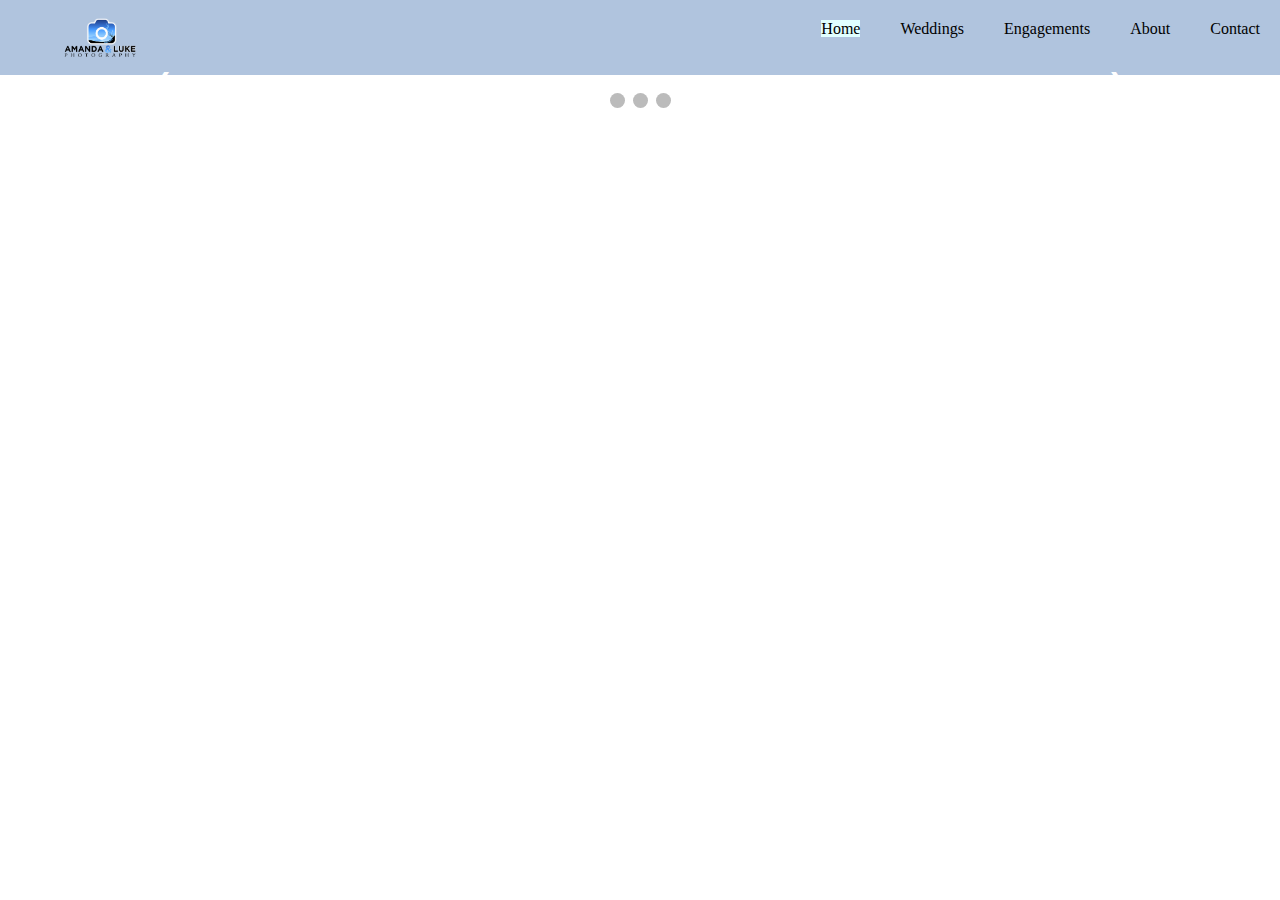
==== index.html @ ecbfc70a "Basic setup of linking pages and image slider set up" ====
<!DOCTYPE html>
<html>
<head>
<title>Amanda & Luke Photography</title>
<meta charset="UTF-8">
<meta name="viewport" content="width=device-width, initial-scale=1">
<link rel="stylesheet" href="css/styles.css">
<script src="app.js"></script>
</head>
<body>
    <header class="nav">
        <img class="logo" src="images/home/Logo.png">
        <nav class="navbar">
            <ul class="topnav">
                <li><a href="html/contact.html">Contact</a></li>
                <li><a href="html/about.html">About</a></li>
                <li><a href="html/engagements.html">Engagements</a></li>
                <li><a href="html/weddings.html">Weddings</a></li>
                <li><a class="active" href="index.html">Home</a></li>
            </ul>
        </nav>
    </header>
    </div>
    <div class="slideshow-container">
        <div class="mySlides fade">
            <div class="numbertext">1/3</div>
            <img src="">
        </div>
        <div class="mySlides fade">
            <div class="numbertext">2/3</div>
            <img src="">
        </div>
        <div class="mySlides fade">
            <div class="numbertext">3/3</div>
            <img src="">
        </div>
        <a class="prev" onclick="plusSliders(-1)">&#10094;</a>
        <a class="next" onclick="plusSliders(1)">&#10095;</a>
    </div>
    <br>
    <div class="dots">
        <span class="dot" onclick="currentSlide(1)"></span>
        <span class="dot" onclick="currentSlide(2)"></span>
        <span class="dot" onclick="currentSlide(3)"></span>
    </div>
</body>
</html>
---- css/styles.css ----
* {
    margin:0;
    padding:0;
}
/* Nav bar */
img.logo {
  height: 80px;
  margin-left: 40px;
}

.logo {
  float: left;
  color: #f2f2f2;
  text-align: center;
  padding: 14px 16px;
  text-decoration: none;
  font-size: 17px;
}

header {
  display: float;
  margin: 0;
  padding: 0;
  overflow: hidden;
  background-color: lightsteelblue;
  height: 75px;
}

header li {
  margin: 20px;
}

header li a {
  color: black;
  text-decoration: none;
}

ul.topnav li {
  display: inline;
  float: right;
}

ul.topnav li a:hover:not(.active) {
  background-color:lightblue;
}

ul.topnav li a.active {
  background-color: lightcyan;
}
ul.topnav li.right {
  float: right;
}
@media screen and (max-width: 600px) {
  ul.topnav li.right, 
  ul.topnav li {float: none;}
}

* {box-sizing:border-box}

/* Slideshow container */
.slideshow-container {
  max-width: 1000px;
  position: relative;
  margin: auto;
}

/* Hide the images by default */
.mySlides {
  display: none;
}

/* Next & previous buttons */
.prev, .next {
  cursor: pointer;
  position: absolute;
  top: 50%;
  width: auto;
  margin-top: -22px;
  padding: 16px;
  color: white;
  font-weight: bold;
  font-size: 18px;
  transition: 0.6s ease;
  border-radius: 0 3px 3px 0;
  user-select: none;
}

/* Position the "next button" to the right */
.next {
  right: 0;
  border-radius: 3px 0 0 3px;
}

/* On hover, add a black background color with a little bit see-through */
.prev:hover, .next:hover {
  background-color: rgba(0,0,0,0.8);
}

/* Caption text */
.text {
  color: #f2f2f2;
  font-size: 15px;
  padding: 8px 12px;
  position: absolute;
  bottom: 8px;
  width: 100%;
  text-align: center;
}

/* Number text (1/3 etc) */
.numbertext {
  color: #f2f2f2;
  font-size: 12px;
  padding: 8px 12px;
  position: absolute;
  top: 0;
  width: 100%;
}

/* The dots/bullets/indicators */
.dots {
  text-align: center;
}

.dot {
  cursor: pointer;
  height: 15px;
  width: 15px;
  margin: 0 2px;
  background-color: #bbb;
  border-radius: 50%;
  display: inline-block;
  transition: background-color 0.6s ease;
}

.active, .dot:hover {
  background-color: #717171;
}

/* Fading animation */
.fade {
  animation-name: fade;
  animation-duration: 1.5s;
}

@keyframes fade {
  from {opacity: .4}
  to {opacity: 1}
}
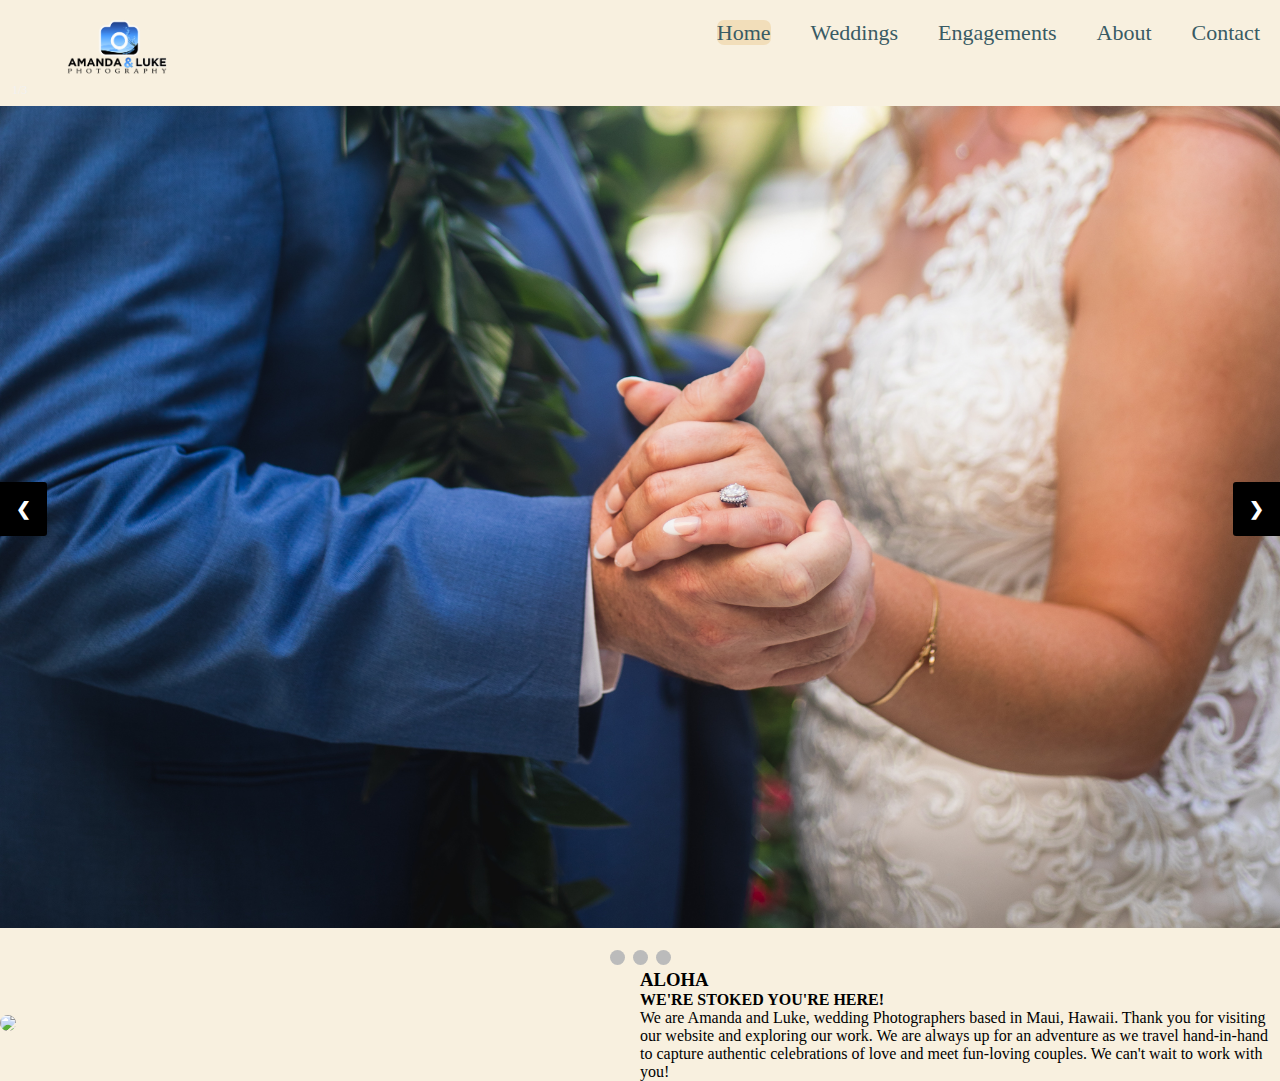
==== commit eba648c4: "added images to slider and made functional/ started welcome section" ====
--- a/index.html
+++ b/index.html
@@ -22,20 +22,20 @@
     </header>
     </div>
     <div class="slideshow-container">
-        <div class="mySlides fade">
+        <div class="mySlides fade" style="display: block;">
             <div class="numbertext">1/3</div>
-            <img src="">
+            <img src="images/home/img1.jpg" style="width: 100%;" alt="">
         </div>
-        <div class="mySlides fade">
+        <div class="mySlides fade" style="display: none;">
             <div class="numbertext">2/3</div>
-            <img src="">
+            <img src="images/home/img2.JPG" style="width: 100%" alt="">
         </div>
-        <div class="mySlides fade">
+        <div class="mySlides fade" style="display: none;">
             <div class="numbertext">3/3</div>
-            <img src="">
+            <img src="images/home/img3.JPG" style="width: 100%" alt="">
         </div>
-        <a class="prev" onclick="plusSliders(-1)">&#10094;</a>
-        <a class="next" onclick="plusSliders(1)">&#10095;</a>
+        <a class="prev" onclick="plusSlides(-1)">&#10094;</a>
+        <a class="next" onclick="plusSlides(1)">&#10095;</a>
     </div>
     <br>
     <div class="dots">
@@ -43,5 +43,19 @@
         <span class="dot" onclick="currentSlide(2)"></span>
         <span class="dot" onclick="currentSlide(3)"></span>
     </div>
+    <div class="welcome">
+        <div class="welcome-child">
+            <img src="images/home/anniversary.JPG" style="height: 600px;border-radius: 50%;">
+        </div>
+        <div class="welcome-child wtext">
+            <div>
+                <h3>ALOHA</h3>
+                <h4>WE'RE STOKED YOU'RE HERE!</h4>
+            </div>
+            <div>
+            <p>We are Amanda and Luke, wedding Photographers based in Maui, Hawaii. Thank you for visiting our website and exploring our work. We are always up for an adventure as we travel hand-in-hand to capture authentic celebrations of love and meet fun-loving couples. We can't wait to work with you!</p>
+            </div>
+        </div>
+    </div>
 </body>
 </html>--- a/css/styles.css
+++ b/css/styles.css
@@ -1,10 +1,11 @@
 * {
     margin:0;
     padding:0;
+    background-color: #F8F0DF;
 }
 /* Nav bar */
 img.logo {
-  height: 80px;
+  height: 100px;
   margin-left: 40px;
 }
 
@@ -22,16 +23,17 @@
   margin: 0;
   padding: 0;
   overflow: hidden;
-  background-color: lightsteelblue;
+  background-color: #F8F0DF;
   height: 75px;
 }
 
 header li {
   margin: 20px;
+  font-size: 22px;
 }
 
 header li a {
-  color: black;
+  color: #395B64;
   text-decoration: none;
 }
 
@@ -41,11 +43,13 @@
 }
 
 ul.topnav li a:hover:not(.active) {
-  background-color:lightblue;
+  background-color:#F2DEBA;
+  border-radius: 7px;
 }
-
+s
 ul.topnav li a.active {
-  background-color: lightcyan;
+  background-color: #F2DEBA;
+  border-radius: 7px;
 }
 ul.topnav li.right {
   float: right;
@@ -59,7 +63,9 @@
 
 /* Slideshow container */
 .slideshow-container {
-  max-width: 1000px;
+  max-width: 100%;
+  min-width: 250px;
+  height: auto;
   position: relative;
   margin: auto;
 }
@@ -78,6 +84,7 @@
   margin-top: -22px;
   padding: 16px;
   color: white;
+  background-color: black;
   font-weight: bold;
   font-size: 18px;
   transition: 0.6s ease;
@@ -134,7 +141,8 @@
 }
 
 .active, .dot:hover {
-  background-color: #717171;
+  background-color: #F2DEBA;
+  border-radius: 7px;
 }
 
 /* Fading animation */
@@ -146,4 +154,16 @@
 @keyframes fade {
   from {opacity: .4}
   to {opacity: 1}
-}+}
+
+/* Welcome section*/
+
+.welcome {
+  display: flex;
+}
+
+.welcome-child {
+  flex: 1;
+  align-items: center;
+  align-content: center;
+}
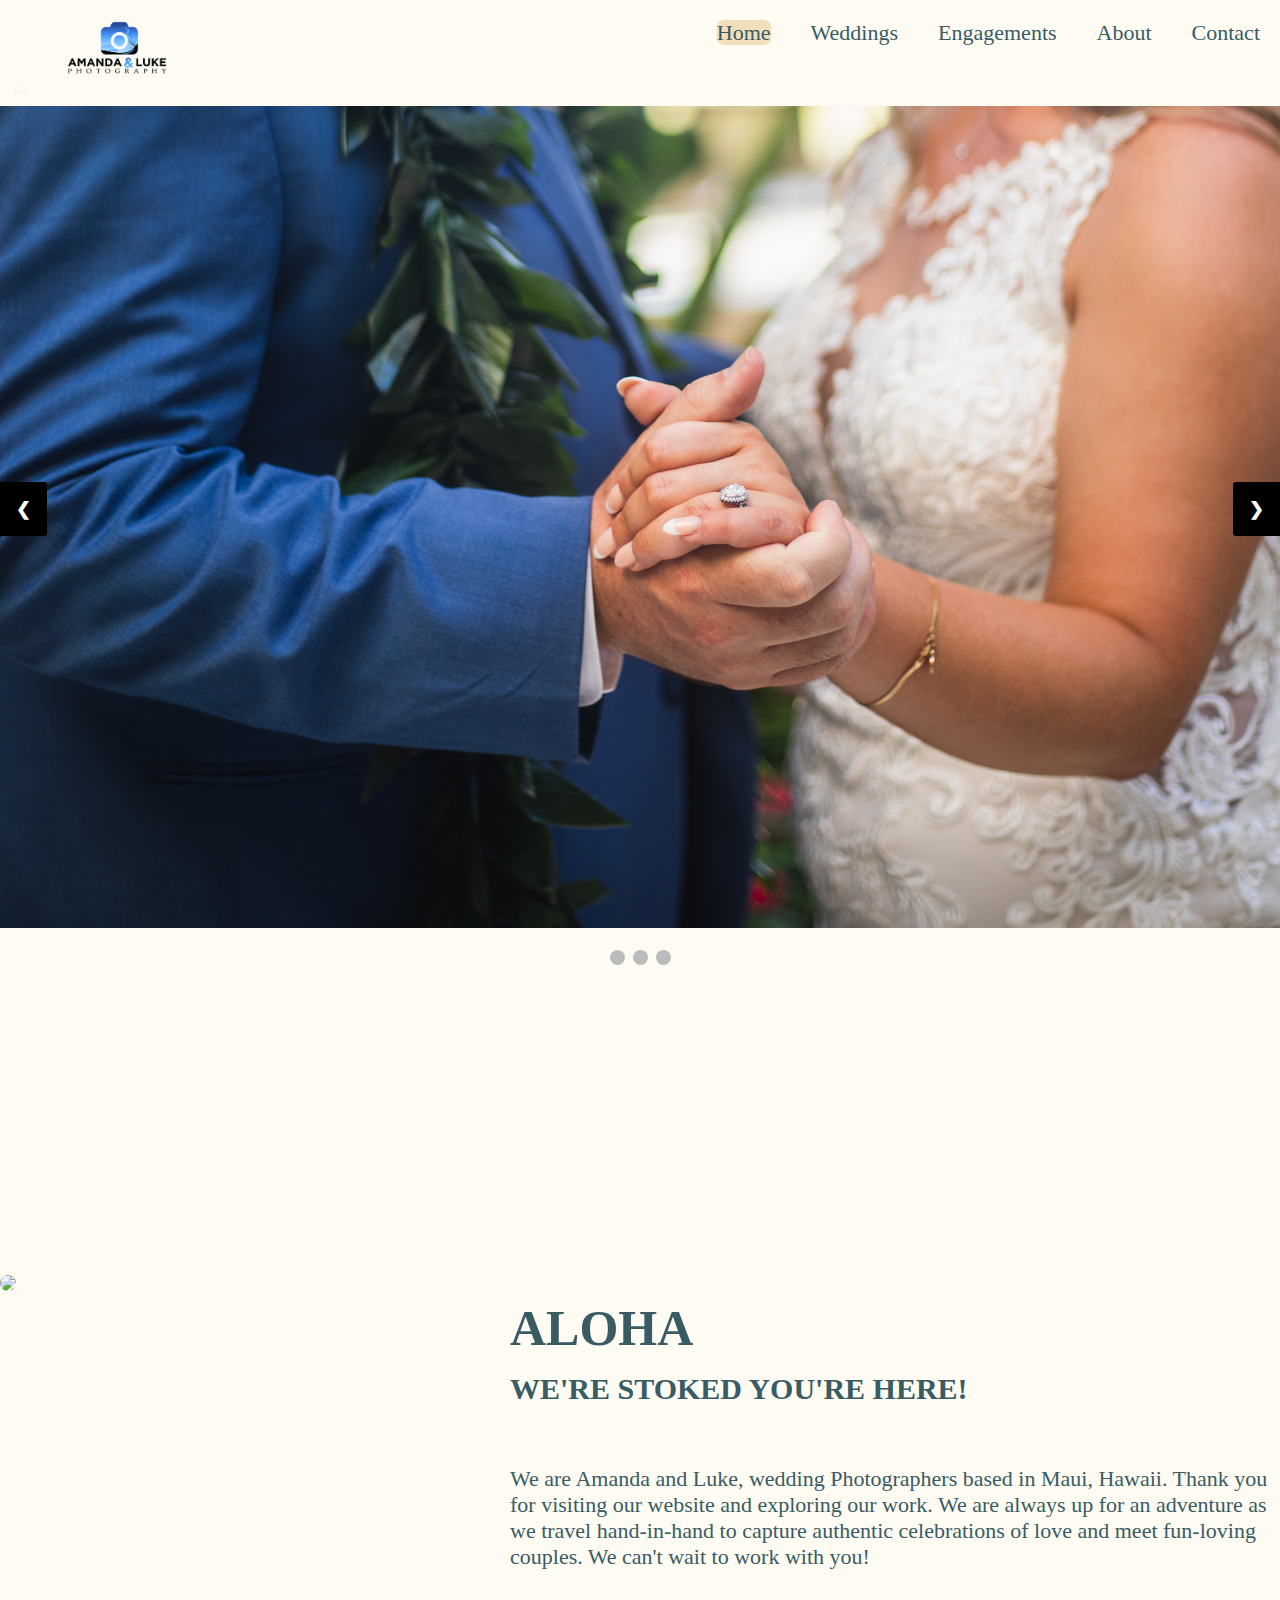
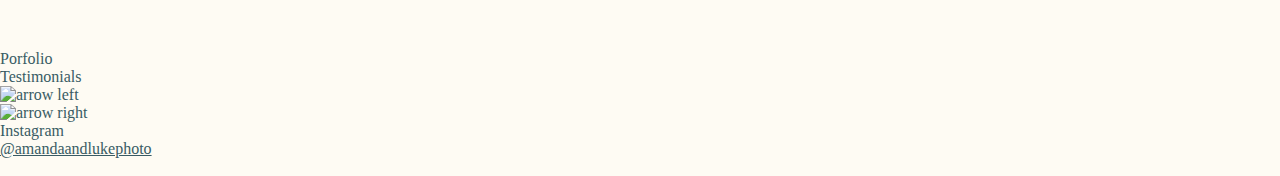
==== commit c3ab324b: "added homepage structure and edits to welocme section" ====
--- a/index.html
+++ b/index.html
@@ -48,14 +48,35 @@
             <img src="images/home/anniversary.JPG" style="height: 600px;border-radius: 50%;">
         </div>
         <div class="welcome-child wtext">
-            <div>
+            <div class="aloha">
                 <h3>ALOHA</h3>
                 <h4>WE'RE STOKED YOU'RE HERE!</h4>
             </div>
-            <div>
+            <div class="hello">
             <p>We are Amanda and Luke, wedding Photographers based in Maui, Hawaii. Thank you for visiting our website and exploring our work. We are always up for an adventure as we travel hand-in-hand to capture authentic celebrations of love and meet fun-loving couples. We can't wait to work with you!</p>
             </div>
         </div>
     </div>
+    <div>
+        <p class="tops">Porfolio</p>
+        <div>
+        </div>
+    </div>
+    <div>
+        <p class="tops">Testimonials</p>
+        <img src="" alt="arrow left">
+        <p></p>
+        <img src="" alt="arrow right">
+    </div>
+    <div>
+        <p class="tops">Instagram</p>
+        <a class="insta" href="https://www.instagram.com/amandalukephoto/">@amandaandlukephoto</a>
+        <div>
+            <img src="" alt="">
+            <img src="" alt="">
+            <img src="" alt="">
+            <img src="" alt="">
+        </div>
+    </div>
 </body>
 </html>--- a/css/styles.css
+++ b/css/styles.css
@@ -1,7 +1,8 @@
 * {
     margin:0;
     padding:0;
-    background-color: #F8F0DF;
+    background-color: #FEFBF3;
+    color: #395B64;
 }
 /* Nav bar */
 img.logo {
@@ -11,7 +12,6 @@
 
 .logo {
   float: left;
-  color: #f2f2f2;
   text-align: center;
   padding: 14px 16px;
   text-decoration: none;
@@ -23,7 +23,7 @@
   margin: 0;
   padding: 0;
   overflow: hidden;
-  background-color: #F8F0DF;
+  background-color: #FEFBF3;
   height: 75px;
 }
 
@@ -43,7 +43,7 @@
 }
 
 ul.topnav li a:hover:not(.active) {
-  background-color:#F2DEBA;
+  background-color:#F2DEBA;;
   border-radius: 7px;
 }
 s
@@ -160,6 +160,10 @@
 
 .welcome {
   display: flex;
+  flex-direction: row;
+  margin-top: 30px;
+  padding-bottom: 40px;
+  margin-bottom: 40px;
 }
 
 .welcome-child {
@@ -167,3 +171,22 @@
   align-items: center;
   align-content: center;
 }
+
+.aloha {
+  display: block;
+  margin-top: 10em;
+  margin-bottom: 2em;
+  font-size: 30px;
+  align-items: center;
+  color: #395B64;
+}
+
+h3 {
+  font-size: 50px;
+  margin-bottom: 15px;
+}
+
+.hello {
+  width: 35em;
+  font-size: 22px;
+}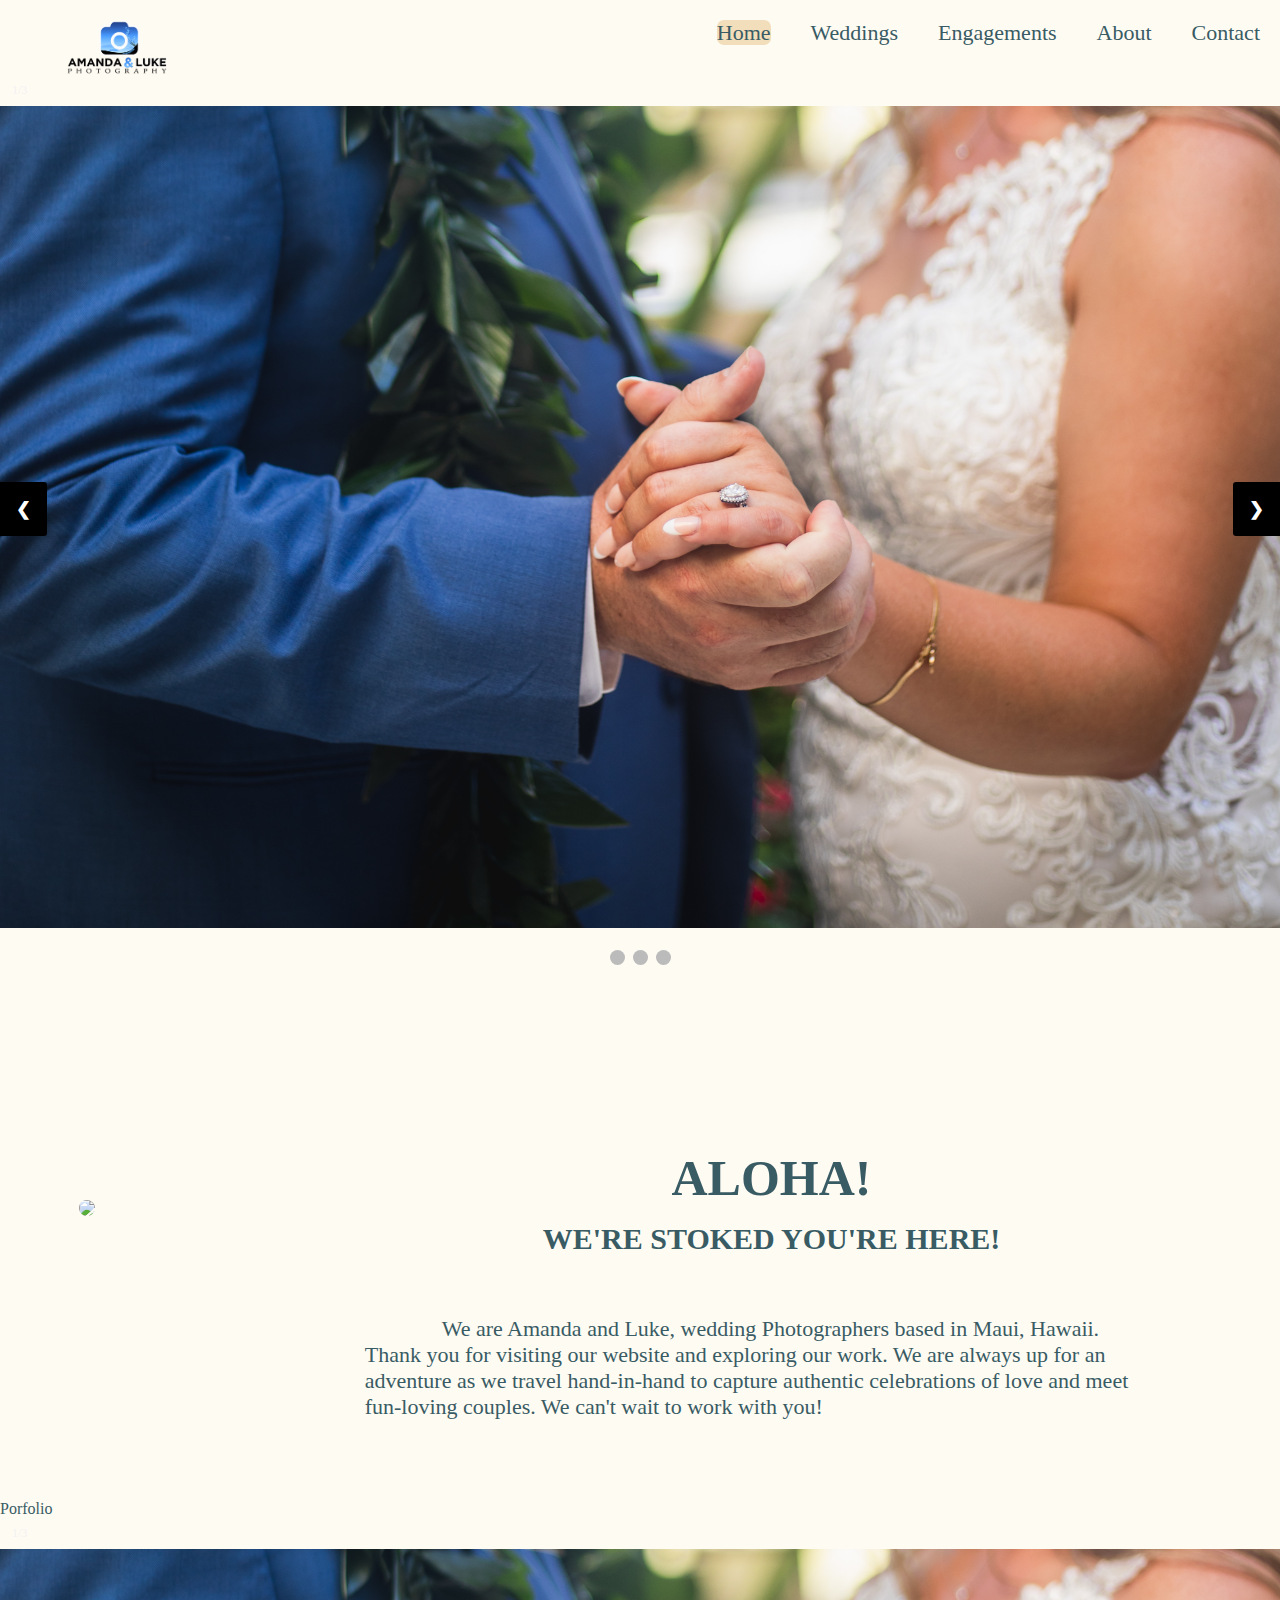
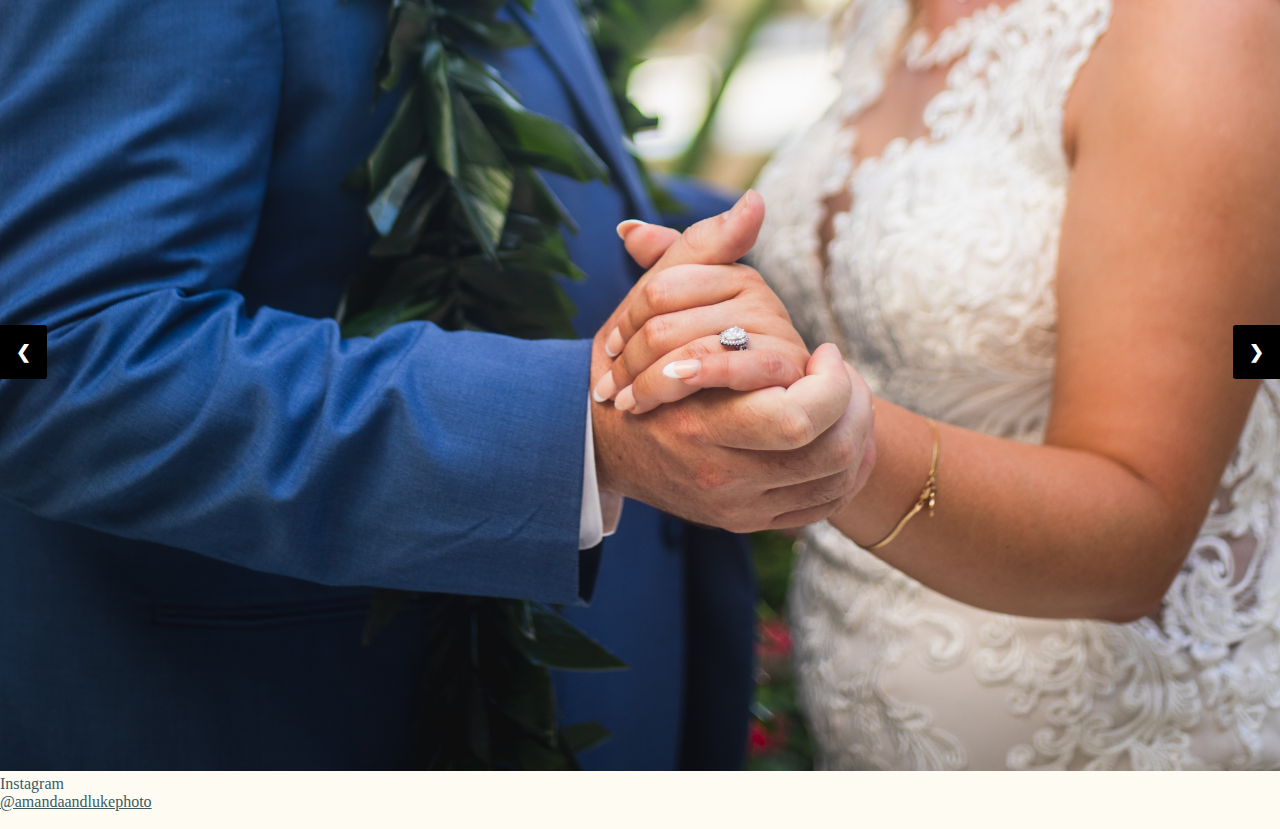
==== commit 8880d19b: "basic welcome section layout" ====
--- a/index.html
+++ b/index.html
@@ -44,12 +44,12 @@
         <span class="dot" onclick="currentSlide(3)"></span>
     </div>
     <div class="welcome">
-        <div class="welcome-child">
+        <div class="welcome-img">
             <img src="images/home/anniversary.JPG" style="height: 600px;border-radius: 50%;">
         </div>
-        <div class="welcome-child wtext">
+        <div class="welcome-text">
             <div class="aloha">
-                <h3>ALOHA</h3>
+                <h3>ALOHA!</h3>
                 <h4>WE'RE STOKED YOU'RE HERE!</h4>
             </div>
             <div class="hello">
@@ -59,14 +59,23 @@
     </div>
     <div>
         <p class="tops">Porfolio</p>
-        <div>
+    </div>
+    </div>
+    <div class="slideshow-container"> 
+        <div class="mySlides fade" style="display: block;">
+            <div class="numbertext">1/3</div>
+            <img src="images/home/img1.jpg" style="width: 100%;" alt="">
         </div>
-    </div>
-    <div>
-        <p class="tops">Testimonials</p>
-        <img src="" alt="arrow left">
-        <p></p>
-        <img src="" alt="arrow right">
+        <div class="mySlides fade" style="display: none;">
+            <div class="numbertext">2/3</div>
+            <img src="images/home/img2.JPG" style="width: 100%" alt="">
+        </div>
+        <div class="mySlides fade" style="display: none;">
+            <div class="numbertext">3/3</div>
+            <img src="images/home/img3.JPG" style="width: 100%" alt="">
+        </div>
+        <a class="prev" onclick="plusSlides(-1)">&#10094;</a>
+        <a class="next" onclick="plusSlides(1)">&#10095;</a>
     </div>
     <div>
         <p class="tops">Instagram</p>
--- a/css/styles.css
+++ b/css/styles.css
@@ -159,25 +159,31 @@
 /* Welcome section*/
 
 .welcome {
-  display: flex;
+  display: grid;
+  grid-template-columns: auto auto;
   flex-direction: row;
   margin-top: 30px;
   padding-bottom: 40px;
   margin-bottom: 40px;
 }
 
-.welcome-child {
-  flex: 1;
-  align-items: center;
+.welcome-img {
+  margin-left: 30%;
   align-content: center;
+  padding: auto;
+}
+
+.welcome-text {
+  
+  padding: auto;
 }
 
 .aloha {
   display: block;
-  margin-top: 10em;
+  text-align: center;
+  margin-top: 5em;
   margin-bottom: 2em;
   font-size: 30px;
-  align-items: center;
   color: #395B64;
 }
 
@@ -187,6 +193,10 @@
 }
 
 .hello {
+  position: relative;
+  left: 10%;
+  text-indent: 10%;
   width: 35em;
   font-size: 22px;
-}+}
+
